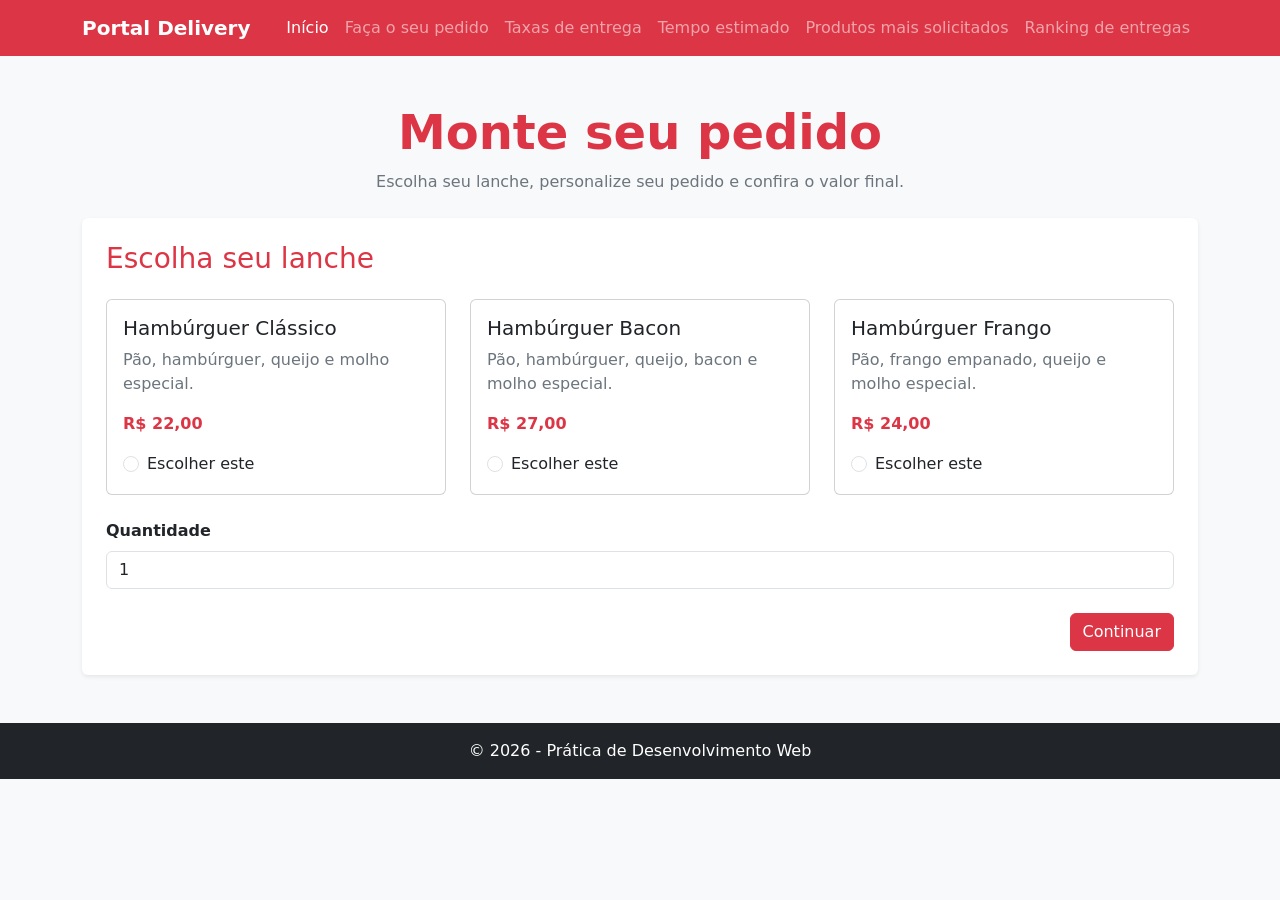
==== desafio1.html @ 52744d29 "java criado" ====
<!DOCTYPE html>

<html lang="pt-BR">

<head>

    <meta charset="UTF-8">

    <meta name="viewport" content="width=device-width, initial-scale=1.0">

    <title>PortalDelivery</title>

    <link href="https://cdn.jsdelivr.net/npm/bootstrap@5.3.8/dist/css/bootstrap.min.css" rel="stylesheet" integrity="sha384-sRIl4kxILFvY47J16cr9ZwB07vP4J8+LH7qKQnuqkuIAvNWLzeN8tE5YBujZqJLB" crossorigin="anonymous">
    <link rel="stylesheet" href="style.css">
</head>

<body class="bg-light">

   

    <nav class="navbar navbar-expand-lg navbar-dark bg-danger">

        <div class="container">

            <a class="navbar-brand fw-bold" href="index.html">Portal Delivery</a>

            <button class="navbar-toggler" type="button" data-bs-toggle="collapse" data-bs-target="#navbarNav" aria-controls="navbarNav" aria-expanded="false" aria-label="Toggle navigation">

                <span class="navbar-toggler-icon"></span>

            </button>

            <div class="collapse navbar-collapse" id="navbarNav">

                <ul class="navbar-nav ms-auto">

                    <li class="nav-item"><a class="nav-link active" href="index.html">Início</a></li>

                    <li class="nav-item"><a class="nav-link" href="desafio1.html">Faça o seu pedido</a></li>

                    <li class="nav-item"><a class="nav-link" href="desafio2.html">Taxas de entrega</a></li>

                    <li class="nav-item"><a class="nav-link" href="desafio3.html">Tempo estimado</a></li>

                    <li class="nav-item"><a class="nav-link" href="desafio4.html">Produtos mais solicitados</a></li>

                    <li class="nav-item"><a class="nav-link" href="desafio5.html">Ranking de entregas</a></li>

                </ul>

            </div>

        </div>

    </nav>


   

    <main class="container my-5">
             <div class="text-center mb-4">

            <h1 class="display-5 fw-bold text-danger">
                Monte seu pedido
            </h1>

            <p class="text-secondary">
                Escolha seu lanche, personalize seu pedido e confira o valor final.
            </p>
            </div>
            <div id="etapa1">

            <div class="card shadow-sm border-0">

                <div class="card-body p-4">

                    <h2 class="h3 text-danger mb-4">
                    Escolha seu lanche
                    </h2>


                    <div class="row g-4">


                        
                        <div class="col-md-4">

                            <div class="card h-100">

                                <div class="card-body">

                                    <h3 class="h5">
                                        Hambúrguer Clássico
                                    </h3>

                                    <p class="text-secondary">
                                        Pão, hambúrguer, queijo e molho especial.
                                    </p>

                                    <p class="fw-bold text-danger">
                                        R$ 22,00
                                    </p>

                                    <div class="form-check">

                                        <input
                                            class="form-check-input"
                                            type="radio"
                                            name="produto"
                                            id="classico"
                                            value="22"
                                            data-nome="Hambúrguer Clássico">

                                        <label
                                            class="form-check-label"
                                            for="classico">

                                            Escolher este
                                        </label>

                                    </div>

                                </div>

                            </div>

                        </div>


                        
                        <div class="col-md-4">

                            <div class="card h-100">

                                <div class="card-body">

                                    <h3 class="h5">
                                        Hambúrguer Bacon
                                    </h3>

                                    <p class="text-secondary">
                                        Pão, hambúrguer, queijo, bacon e molho especial.
                                    </p>

                                    <p class="fw-bold text-danger">
                                        R$ 27,00
                                    </p>

                                    <div class="form-check">

                                        <input
                                            class="form-check-input"
                                            type="radio"
                                            name="produto"
                                            id="bacon"
                                            value="27"
                                            data-nome="Hambúrguer Bacon">

                                        <label
                                            class="form-check-label"
                                            for="bacon">

                                            Escolher este
                                        </label>

                                    </div>

                                </div>

                            </div>

                        </div>


                        
                        <div class="col-md-4">

                            <div class="card h-100">

                                <div class="card-body">

                                    <h3 class="h5">
                                        Hambúrguer Frango
                                    </h3>

                                    <p class="text-secondary">
                                        Pão, frango empanado, queijo e molho especial.
                                    </p>

                                    <p class="fw-bold text-danger">
                                        R$ 24,00
                                    </p>

                                    <div class="form-check">

                                        <input
                                            class="form-check-input"
                                            type="radio"
                                            name="produto"
                                            id="frango"
                                            value="24"
                                            data-nome="Hambúrguer Frango">

                                        <label
                                            class="form-check-label"
                                            for="frango">

                                            Escolher este
                                        </label>

                                    </div>

                                </div>

                            </div>

                        </div>

                    </div>


                    
                    <div class="mt-4">

                        <label
                            for="quantidade"
                            class="form-label fw-bold">

                            Quantidade
                        </label>

                        <input
                            type="number"
                            class="form-control"
                            id="quantidade"
                            min="1"
                            value="1">

                    </div>


                    
                    <div class="text-end mt-4">

                        <button
                            type="button"
                            class="btn btn-danger"
                            onclick="irParaEtapa2()">

                            Continuar
                        </button>

                    </div>

                </div>

            </div>

        </div>




        <div id="etapa2" style="display: none;">

            <div class="card shadow-sm border-0">

                <div class="card-body p-4">

                    <h2 class="h3 text-danger mb-4">
                        Personalize seu pedido
                    </h2>

                    <p class="text-secondary">
                        Escolha os adicionais que deseja incluir:
                    </p>


                    
                    <div class="form-check border rounded p-3 mb-3">

                        <input
                            class="form-check-input ms-0 me-2"
                            type="checkbox"
                            name="adicional"
                            id="queijo"
                            value="3"
                            data-nome="Queijo">

                        <label
                            class="form-check-label"
                            for="queijo">

                            Queijo extra
                            <span class="text-danger fw-bold">
                                + R$ 3,00
                            </span>

                        </label>

                    </div>


                    
                    <div class="form-check border rounded p-3 mb-3">

                        <input
                            class="form-check-input ms-0 me-2"
                            type="checkbox"
                            name="adicional"
                            id="baconExtra"
                            value="5"
                            data-nome="Bacon extra">

                        <label
                            class="form-check-label"
                            for="baconExtra">

                            Bacon extra
                            <span class="text-danger fw-bold">
                                + R$ 5,00
                            </span>

                        </label>

                    </div>



                    <div class="form-check border rounded p-3 mb-3">

                        <input
                            class="form-check-input ms-0 me-2"
                            type="checkbox"
                            name="adicional"
                            id="batata"
                            value="8"
                            data-nome="Batata frita">

                        <label
                            class="form-check-label"
                            for="batata">

                            Batata frita
                            <span class="text-danger fw-bold">
                                + R$ 8,00
                            </span>

                        </label>

                    </div>


                    <div class="d-flex justify-content-between mt-4">

                        <button
                            type="button"
                            class="btn btn-outline-secondary"
                            onclick="voltarParaEtapa1()">

                            Voltar
                        </button>

                        <button
                            type="button"
                            class="btn btn-danger"
                            onclick="irParaEtapa3()">

                            Continuar
                        </button>

                    </div>

                </div>

            </div>

        </div>


        

        <div id="etapa3" style="display: none;">

            <div class="card shadow-sm border-0">

                <div class="card-body p-4">

                    <h2 class="h3 text-danger mb-4">
                        Etapa 3 — Resumo do pedido
                    </h2>


                    <div class="list-group mb-4">

                        <!-- PRODUTO -->
                        <div class="list-group-item d-flex justify-content-between">

                            <span>
                                <strong>Produto:</strong>
                            </span>

                            <span id="resumoProduto">
                                -
                            </span>

                        </div>


                        <!-- SUBTOTAL -->
                        <div class="list-group-item d-flex justify-content-between">

                            <span>
                                <strong>Subtotal:</strong>
                            </span>

                            <span id="resumoSubtotal">
                                R$ 0,00
                            </span>

                        </div>


                        <!-- ADICIONAIS -->
                        <div class="list-group-item">

                            <strong>Adicionais:</strong>

                            <p
                                id="resumoAdicionais"
                                class="mb-0 mt-2">

                                Nenhum adicional

                            </p>

                        </div>


                        <!-- VALOR ADICIONAIS -->
                        <div class="list-group-item d-flex justify-content-between">

                            <span>
                                <strong>Valor dos adicionais:</strong>
                            </span>

                            <span id="valorAdicionais">
                                R$ 0,00
                            </span>

                        </div>


                        <!-- ENTREGA -->
                        <div class="list-group-item d-flex justify-content-between">

                            <span>
                                <strong>Taxa de entrega:</strong>
                            </span>

                            <span id="resumoEntrega">
                                R$ 5,00
                            </span>

                        </div>


                        <!-- TOTAL -->
                        <div class="list-group-item d-flex justify-content-between">

                            <span class="fw-bold">
                                Total:
                            </span>

                            <span
                                id="resumoTotal"
                                class="fw-bold text-danger">

                                R$ 0,00

                            </span>

                        </div>

                    </div>


                    <!-- BOTÕES -->
                    <div class="d-flex justify-content-between">

                        <button
                            type="button"
                            class="btn btn-outline-secondary"
                            onclick="voltarParaEtapa2()">

                            voltar
                        </button>

                        <button
                            type="button"
                            class="btn btn-danger"
                            onclick="irParaEtapa4()">

                            Finalizar pedido
                        </button>

                    </div>

                </div>

            </div>

        </div>


    

        <div id="etapa4" style="display: none;">

            <div class="card shadow-sm border-0 text-center">

                <div class="card-body p-5">

                    <h2 class="h3 text-danger mb-4">
                        Etapa 4 — Pedido finalizado
                    </h2>

                    <p class="text-secondary">
                        Obrigado por realizar seu pedido!
                    </p>


                    <div class="alert alert-danger mt-4">

                        <h3
                            id="resultado"
                            class="fw-bold mb-0">

                            Total do pedido: R$ 0,00

                        </h3>

                    </div>


                    <button
                        type="button"
                        class="btn btn-outline-danger mt-3"
                        onclick="voltarParaEtapa3()">

                        Voltar para o resumo

                    </button>

                </div>

            </div>

        </div>

    </main>


    

    
    <script
        src="https://cdn.jsdelivr.net/npm/bootstrap@5.3.8/dist/js/bootstrap.bundle.min.js">
    </script>

    
    <script src="script.js"></script>






    </main>


  
    <footer class="bg-dark text-white text-center py-3 mt-auto">

        <p class="mb-0">&copy; 2026 - Prática de Desenvolvimento Web</p>

    </footer>


    <script src="https://cdn.jsdelivr.net/npm/bootstrap@5.3.8/dist/js/bootstrap.bundle.min.js" integrity="sha384-FKyoEForCGlyvwx9Hj09JcYn3nv7wiPVlz7YYwJrWVcXK/BmnVDxM+D2scQbITxI" crossorigin="anonymous"></script>
    <script src="">script.js</script>
</body>

</html>
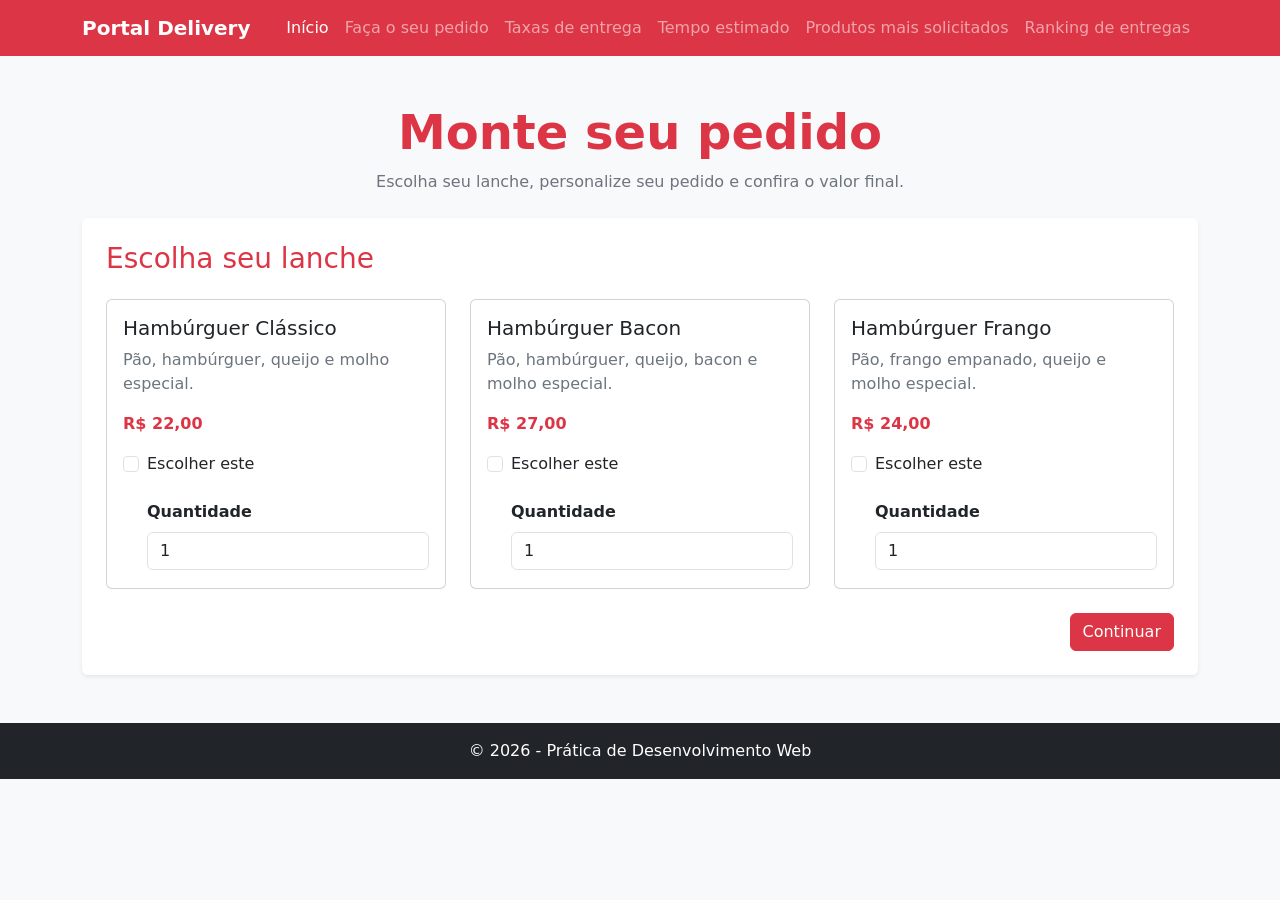
==== commit 22472111: "java modificado" ====
--- a/desafio1.html
+++ b/desafio1.html
@@ -106,7 +106,7 @@
 
                                         <input
                                             class="form-check-input"
-                                            type="radio"
+                                            type="checkbox"
                                             name="produto"
                                             id="classico"
                                             value="22"
@@ -118,6 +118,23 @@
 
                                             Escolher este
                                         </label>
+                    <div class="mt-4">
+
+                        <label
+                            for="quantidade"
+                            class="form-label fw-bold">
+
+                            Quantidade
+                        </label>
+
+                        <input
+                            type="number"
+                            class="form-control"
+                            id="quantidadeClassico"
+                            min="1"
+                            value="1">
+
+                    </div>
 
                                     </div>
 
@@ -151,7 +168,7 @@
 
                                         <input
                                             class="form-check-input"
-                                            type="radio"
+                                            type="checkbox"
                                             name="produto"
                                             id="bacon"
                                             value="27"
@@ -163,6 +180,23 @@
 
                                             Escolher este
                                         </label>
+                    <div class="mt-4">
+
+                        <label
+                            for="quantidade"
+                            class="form-label fw-bold">
+
+                            Quantidade
+                        </label>
+
+                        <input
+                            type="number"
+                            class="form-control"
+                            id="quantidadeBacon"
+                            min="1"
+                            value="1">
+
+                    </div>
 
                                     </div>
 
@@ -196,7 +230,7 @@
 
                                         <input
                                             class="form-check-input"
-                                            type="radio"
+                                            type="checkbox"
                                             name="produto"
                                             id="frango"
                                             value="24"
@@ -208,19 +242,6 @@
 
                                             Escolher este
                                         </label>
-
-                                    </div>
-
-                                </div>
-
-                            </div>
-
-                        </div>
-
-                    </div>
-
-
-                    
                     <div class="mt-4">
 
                         <label
@@ -233,13 +254,21 @@
                         <input
                             type="number"
                             class="form-control"
-                            id="quantidade"
+                            id="quantidadeFrango"
                             min="1"
                             value="1">
 
                     </div>
 
-
+                                    </div>
+
+                                </div>
+
+                            </div>
+
+                        </div>
+
+                    </div>
                     
                     <div class="text-end mt-4">
 
@@ -388,7 +417,7 @@
                 <div class="card-body p-4">
 
                     <h2 class="h3 text-danger mb-4">
-                        Etapa 3 — Resumo do pedido
+                        Resumo do pedido
                     </h2>
 
 
@@ -453,17 +482,7 @@
 
 
                         <!-- ENTREGA -->
-                        <div class="list-group-item d-flex justify-content-between">
-
-                            <span>
-                                <strong>Taxa de entrega:</strong>
-                            </span>
-
-                            <span id="resumoEntrega">
-                                R$ 5,00
-                            </span>
-
-                        </div>
+                    
 
 
                         <!-- TOTAL -->
@@ -558,6 +577,7 @@
             </div>
 
         </div>
+        
 
     </main>
 
@@ -565,12 +585,7 @@
     
 
     
-    <script
-        src="https://cdn.jsdelivr.net/npm/bootstrap@5.3.8/dist/js/bootstrap.bundle.min.js">
-    </script>
-
     
-    <script src="script.js"></script>
 
 
 
@@ -589,7 +604,7 @@
 
 
     <script src="https://cdn.jsdelivr.net/npm/bootstrap@5.3.8/dist/js/bootstrap.bundle.min.js" integrity="sha384-FKyoEForCGlyvwx9Hj09JcYn3nv7wiPVlz7YYwJrWVcXK/BmnVDxM+D2scQbITxI" crossorigin="anonymous"></script>
-    <script src="">script.js</script>
+    <script src="script.js">script.js</script>
 </body>
 
 </html>
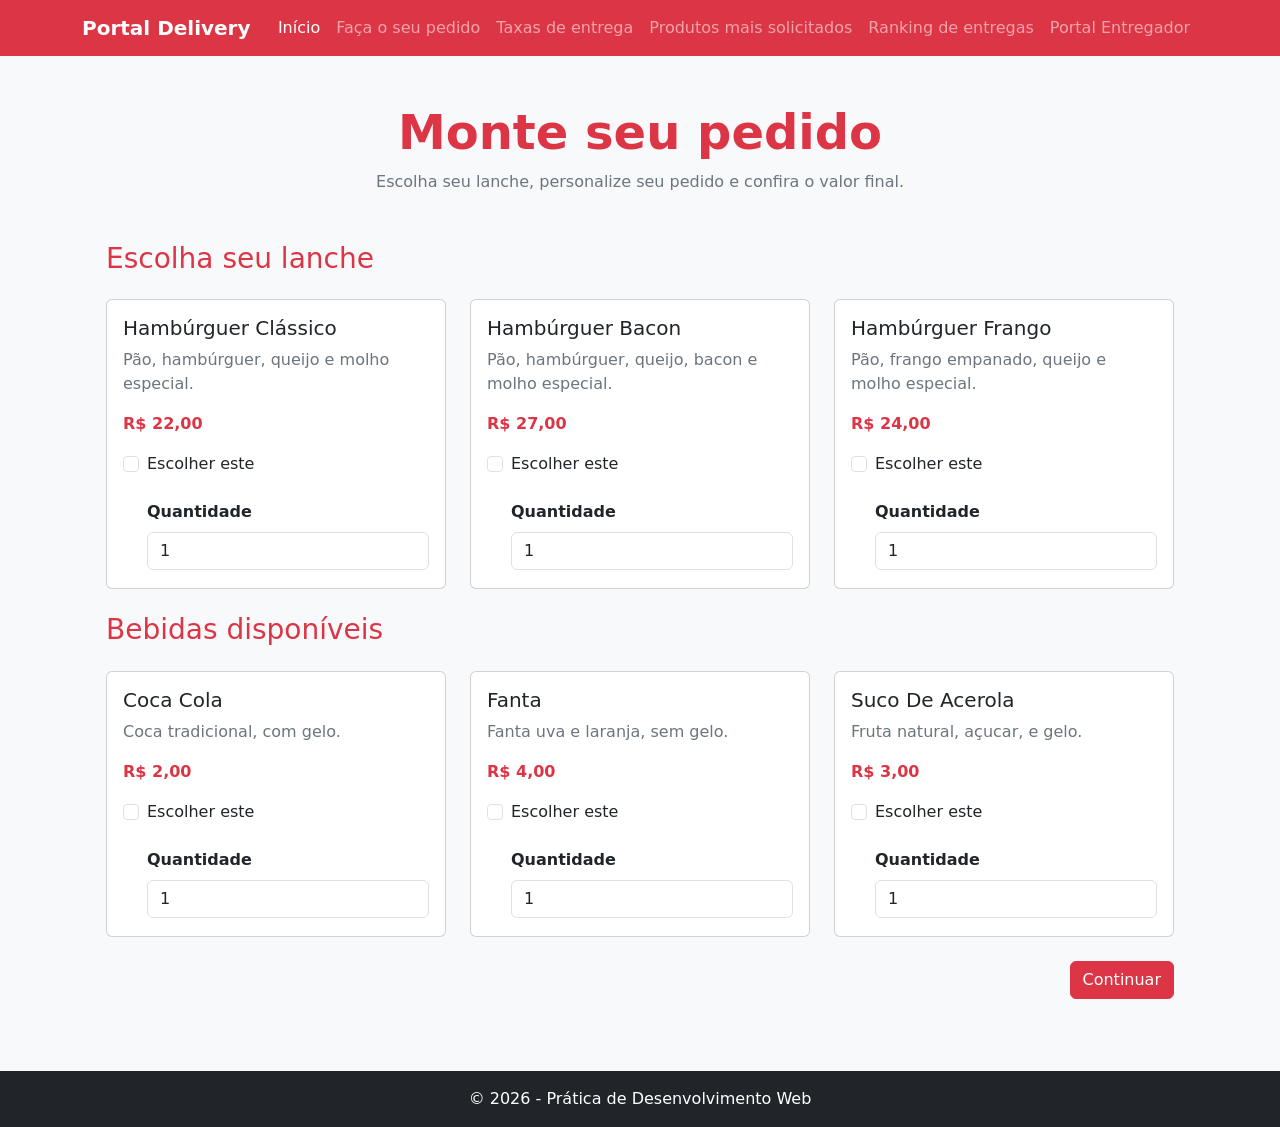
==== commit c8623e52: "modified:   desafio1.html 	modified:   desafio2.html 	modified:   desafio4.html 	modified:   desafio" ====
--- a/desafio1.html
+++ b/desafio1.html
@@ -41,11 +41,11 @@
 
                     <li class="nav-item"><a class="nav-link" href="desafio2.html">Taxas de entrega</a></li>
 
-                    <li class="nav-item"><a class="nav-link" href="desafio3.html">Tempo estimado</a></li>
-
                     <li class="nav-item"><a class="nav-link" href="desafio4.html">Produtos mais solicitados</a></li>
 
                     <li class="nav-item"><a class="nav-link" href="desafio5.html">Ranking de entregas</a></li>
+                    
+                    <li class="nav-item"><a class="nav-link" href="desafio3.html">Portal Entregador</a></li>
 
                 </ul>
 
@@ -71,7 +71,7 @@
             </div>
             <div id="etapa1">
 
-            <div class="card shadow-sm border-0">
+            <div >
 
                 <div class="card-body p-4">
 
@@ -269,6 +269,203 @@
                         </div>
 
                     </div>
+                    <div >
+
+                <div >
+                    <br>
+                    <h2 class="h3 text-danger mb-4">
+                    Bebidas disponíveis
+                    </h2>
+
+
+                    <div class="row g-4">
+
+
+                        
+                        <div class="col-md-4">
+
+                            <div class="card h-100">
+
+                                <div class="card-body">
+
+                                    <h3 class="h5">
+                                        Coca Cola
+                                    </h3>
+
+                                    <p class="text-secondary">
+                                        Coca tradicional, com gelo.
+                                    </p>
+
+                                    <p class="fw-bold text-danger">
+                                        R$ 2,00
+                                    </p>
+
+                                    <div class="form-check">
+
+                                        <input
+                                            class="form-check-input"
+                                            type="checkbox"
+                                            name="produto"
+                                            id="coca"
+                                            value="2"
+                                            data-nome="Coca Cola">
+
+                                        <label
+                                            class="form-check-label"
+                                            for="classico">
+
+                                            Escolher este
+                                        </label>
+                    <div class="mt-4">
+
+                        <label
+                            for="quantidade"
+                            class="form-label fw-bold">
+
+                            Quantidade
+                        </label>
+
+                        <input
+                            type="number"
+                            class="form-control"
+                            id="quantidadeCoca"
+                            min="1"
+                            value="1">
+
+                    </div>
+
+                                    </div>
+
+                                </div>
+
+                            </div>
+
+                        </div>
+
+
+                        
+                        <div class="col-md-4">
+
+                            <div class="card h-100">
+
+                                <div class="card-body">
+
+                                    <h3 class="h5">
+                                        Fanta 
+                                    </h3>
+
+                                    <p class="text-secondary">
+                                        Fanta uva e laranja, sem gelo.
+                                    </p>
+
+                                    <p class="fw-bold text-danger">
+                                        R$ 4,00
+                                    </p>
+
+                                    <div class="form-check">
+
+                                        <input
+                                            class="form-check-input"
+                                            type="checkbox"
+                                            name="produto"
+                                            id="fanta"
+                                            value="4"
+                                            data-nome="Fanta">
+
+                                        <label
+                                            class="form-check-label"
+                                            for="fanta">
+
+                                            Escolher este
+                                        </label>
+                    <div class="mt-4">
+
+                        <label
+                            for="quantidade"
+                            class="form-label fw-bold">
+
+                            Quantidade
+                        </label>
+
+                        <input
+                            type="number"
+                            class="form-control"
+                            id="quantidadeFanta"
+                            min="1"
+                            value="1">
+
+                    </div>
+
+                                    </div>
+
+                                </div>
+
+                            </div>
+
+                        </div>
+
+
+                        
+                        <div class="col-md-4">
+
+                            <div class="card h-100">
+
+                                <div class="card-body">
+
+                                    <h3 class="h5">
+                                        Suco De Acerola
+                                    </h3>
+
+                                    <p class="text-secondary">
+                                        Fruta natural, açucar, e gelo.
+                                    </p>
+
+                                    <p class="fw-bold text-danger">
+                                        R$ 3,00
+                                    </p>
+
+                                    <div class="form-check">
+
+                                        <input
+                                            class="form-check-input"
+                                            type="checkbox"
+                                            name="produto"
+                                            id="suco"
+                                            value="3"
+                                            data-nome="Suco">
+
+                                        <label
+                                            class="form-check-label"
+                                            for="suco">
+
+                                            Escolher este
+                                        </label>
+                    <div class="mt-4">
+
+                        <label
+                            for="quantidade"
+                            class="form-label fw-bold">
+
+                            Quantidade
+                        </label>
+
+                        <input
+                            type="number"
+                            class="form-control"
+                            id="quantidadeFrango"
+                            min="1"
+                            value="1">
+
+                    </div>
+
+                                    </div>
+
+                                </div>
+
+                            </div>
+
+                        </div>
+
                     
                     <div class="text-end mt-4">
 
@@ -281,6 +478,19 @@
                         </button>
 
                     </div>
+                        
+                    
+                   
+                    
+    
+
+                </div>
+
+            </div>
+
+        </div>
+                    
+                   
 
                 </div>
 
@@ -315,13 +525,13 @@
                             name="adicional"
                             id="queijo"
                             value="3"
-                            data-nome="Queijo">
+                            data-nome="Milkshake">
 
                         <label
                             class="form-check-label"
                             for="queijo">
 
-                            Queijo extra
+                            Milkshake
                             <span class="text-danger fw-bold">
                                 + R$ 3,00
                             </span>
@@ -340,13 +550,13 @@
                             name="adicional"
                             id="baconExtra"
                             value="5"
-                            data-nome="Bacon extra">
+                            data-nome="Molho Cheddar">
 
                         <label
                             class="form-check-label"
                             for="baconExtra">
 
-                            Bacon extra
+                            Molho Cheddar
                             <span class="text-danger fw-bold">
                                 + R$ 5,00
                             </span>
@@ -427,7 +637,7 @@
                         <div class="list-group-item d-flex justify-content-between">
 
                             <span>
-                                <strong>Produto:</strong>
+                                <strong>Produtos:</strong>
                             </span>
 
                             <span id="resumoProduto">
@@ -481,9 +691,6 @@
                         </div>
 
 
-                        <!-- ENTREGA -->
-                    
-
 
                         <!-- TOTAL -->
                         <div class="list-group-item d-flex justify-content-between">
@@ -491,8 +698,7 @@
                             <span class="fw-bold">
                                 Total:
                             </span>
-
-                            <span
+                           <span
                                 id="resumoTotal"
                                 class="fw-bold text-danger">
 
@@ -542,7 +748,7 @@
                 <div class="card-body p-5">
 
                     <h2 class="h3 text-danger mb-4">
-                        Etapa 4 — Pedido finalizado
+                        Pedido finalizado
                     </h2>
 
                     <p class="text-secondary">
@@ -562,15 +768,24 @@
 
                     </div>
 
-
-                    <button
-                        type="button"
-                        class="btn btn-outline-danger mt-3"
-                        onclick="voltarParaEtapa3()">
-
-                        Voltar para o resumo
-
-                    </button>
+                    <div class="d-flex justify-content-between">
+
+                        <button
+                            type="button"
+                            class="btn btn-outline-secondary"
+                            onclick="voltarParaEtapa3()">
+
+                            Voltar para o resumo
+                        </button>
+
+                        <button
+                            type="button"
+                            class="btn btn-danger"
+                            onclick="irParaEtapa4()">
+                            <a href="desafio2.html" class="btn btn-danger">Continuar</a>
+                        </button>
+
+                    </div>
 
                 </div>
 
@@ -592,7 +807,7 @@
 
 
 
-    </main>
+   
 
 
   
@@ -604,7 +819,7 @@
 
 
     <script src="https://cdn.jsdelivr.net/npm/bootstrap@5.3.8/dist/js/bootstrap.bundle.min.js" integrity="sha384-FKyoEForCGlyvwx9Hj09JcYn3nv7wiPVlz7YYwJrWVcXK/BmnVDxM+D2scQbITxI" crossorigin="anonymous"></script>
-    <script src="script.js">script.js</script>
+    <script src="script.js"></script>
 </body>
 
 </html>
--- a/style.css
+++ b/style.css
@@ -0,0 +1,9 @@
+.bg-light{
+    background-image: url(https://img.magnific.com/fotos-premium/top-view-variedade-de-hamburgueres-e-batatas-fritas-em-fundo-isolado-generativo-ai_899948-4924.jpg?semt=ais_hybrid&w=740&q=80);
+    background-repeat: no-repeat;
+    background-size: cover;
+    background-position: center;
+    background-attachment: fixed;
+    }
+
+    
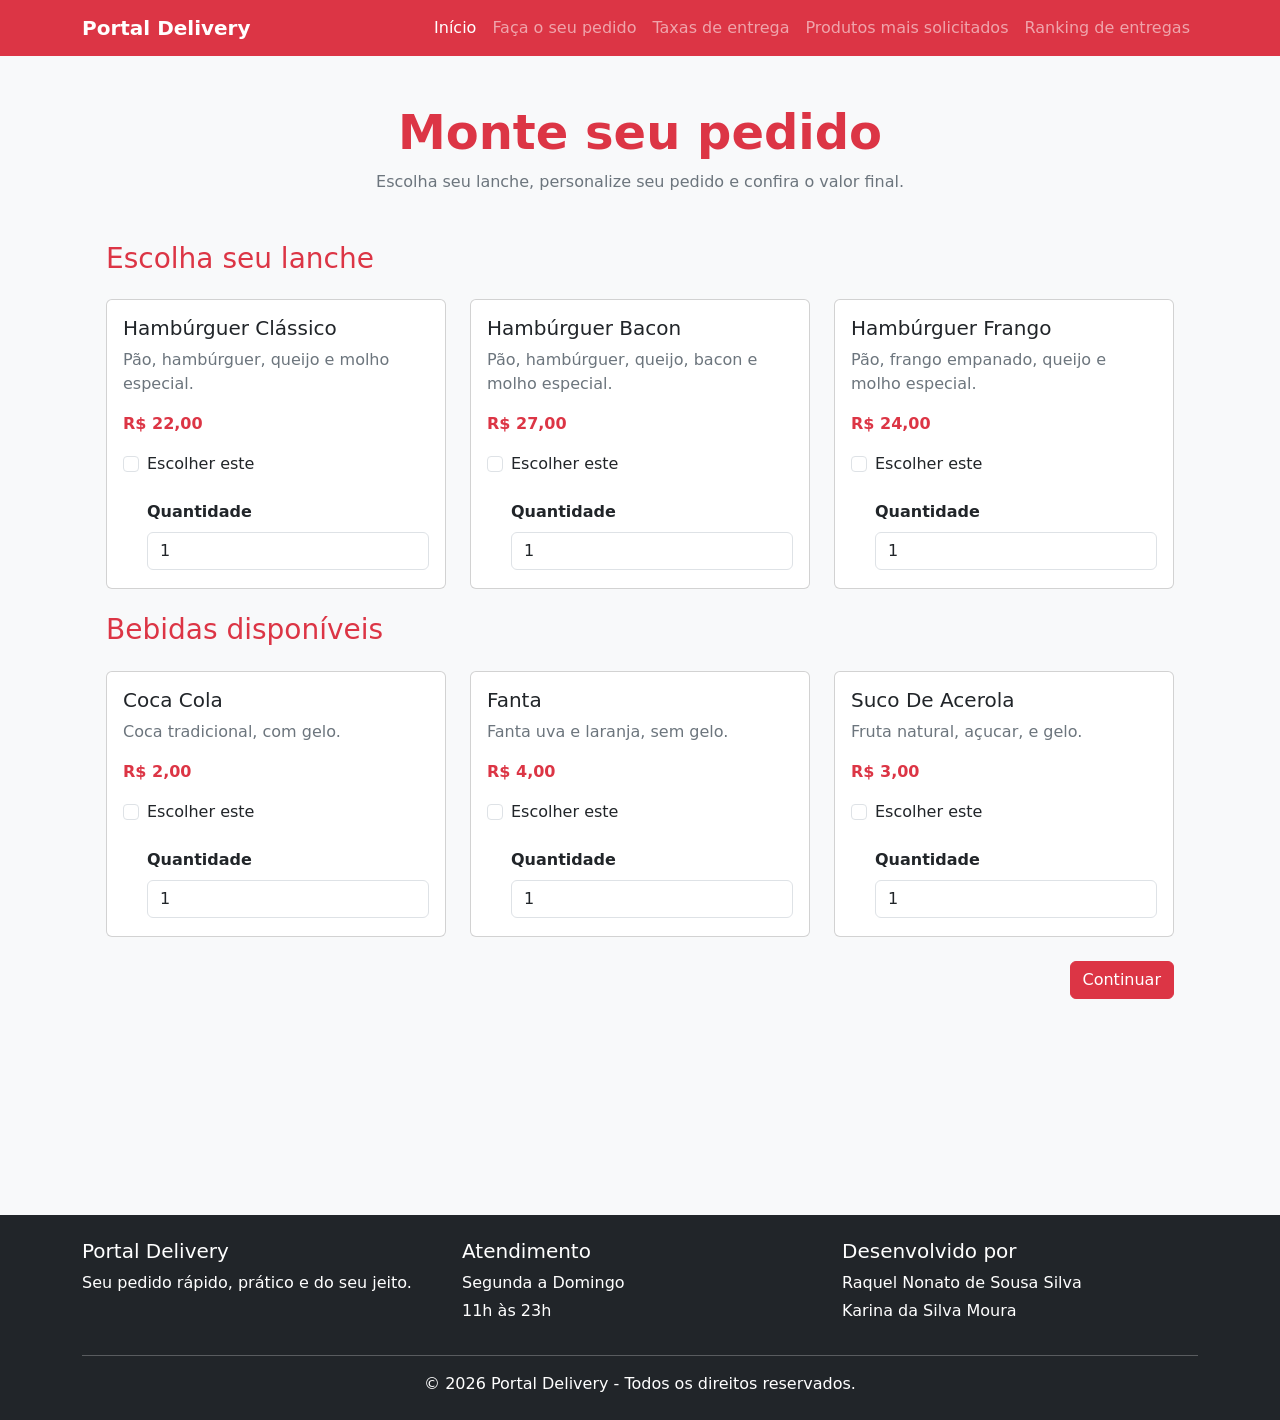
==== commit 240b47e3: "modified:   desafio1.html 	modified:   desafio2.html 	deleted:    desafio3.html 	modified:   desafio" ====
--- a/desafio1.html
+++ b/desafio1.html
@@ -44,8 +44,6 @@
                     <li class="nav-item"><a class="nav-link" href="desafio4.html">Produtos mais solicitados</a></li>
 
                     <li class="nav-item"><a class="nav-link" href="desafio5.html">Ranking de entregas</a></li>
-                    
-                    <li class="nav-item"><a class="nav-link" href="desafio3.html">Portal Entregador</a></li>
 
                 </ul>
 
@@ -503,7 +501,7 @@
 
         <div id="etapa2" style="display: none;">
 
-            <div class="card shadow-sm border-0">
+            <div >
 
                 <div class="card-body p-4">
 
@@ -616,6 +614,7 @@
             </div>
 
         </div>
+        <br>
 
 
         
@@ -743,7 +742,7 @@
 
         <div id="etapa4" style="display: none;">
 
-            <div class="card shadow-sm border-0 text-center">
+            <div>
 
                 <div class="card-body p-5">
 
@@ -806,16 +805,47 @@
 
 
 
-
-   
-
-
+<br>
+  <br> 
+
+<br>
   
-    <footer class="bg-dark text-white text-center py-3 mt-auto">
-
-        <p class="mb-0">&copy; 2026 - Prática de Desenvolvimento Web</p>
-
-    </footer>
+   <footer class="bg-dark text-white mt-5">
+
+    <div class="container py-4">
+
+        <div class="row text-center text-md-start">
+
+            <div class="col-md-4 mb-3">
+                <h5>Portal Delivery</h5>
+                <p class="mb-0">
+                    Seu pedido rápido, prático e do seu jeito.
+                </p>
+            </div>
+
+            <div class="col-md-4 mb-3">
+                <h5>Atendimento</h5>
+                <p class="mb-1">Segunda a Domingo</p>
+                <p class="mb-0">11h às 23h</p>
+            </div>
+
+            <div class="col-md-4 mb-3">
+                <h5>Desenvolvido por</h5>
+                <p class="mb-1">Raquel Nonato de Sousa Silva</p>
+                <p class="mb-0">Karina da Silva Moura</p>
+            </div>
+
+        </div>
+
+        <hr>
+
+        <p class="text-center mb-0">
+            &copy; 2026 Portal Delivery - Todos os direitos reservados.
+        </p>
+
+    </div>
+
+</footer>
 
 
     <script src="https://cdn.jsdelivr.net/npm/bootstrap@5.3.8/dist/js/bootstrap.bundle.min.js" integrity="sha384-FKyoEForCGlyvwx9Hj09JcYn3nv7wiPVlz7YYwJrWVcXK/BmnVDxM+D2scQbITxI" crossorigin="anonymous"></script>
